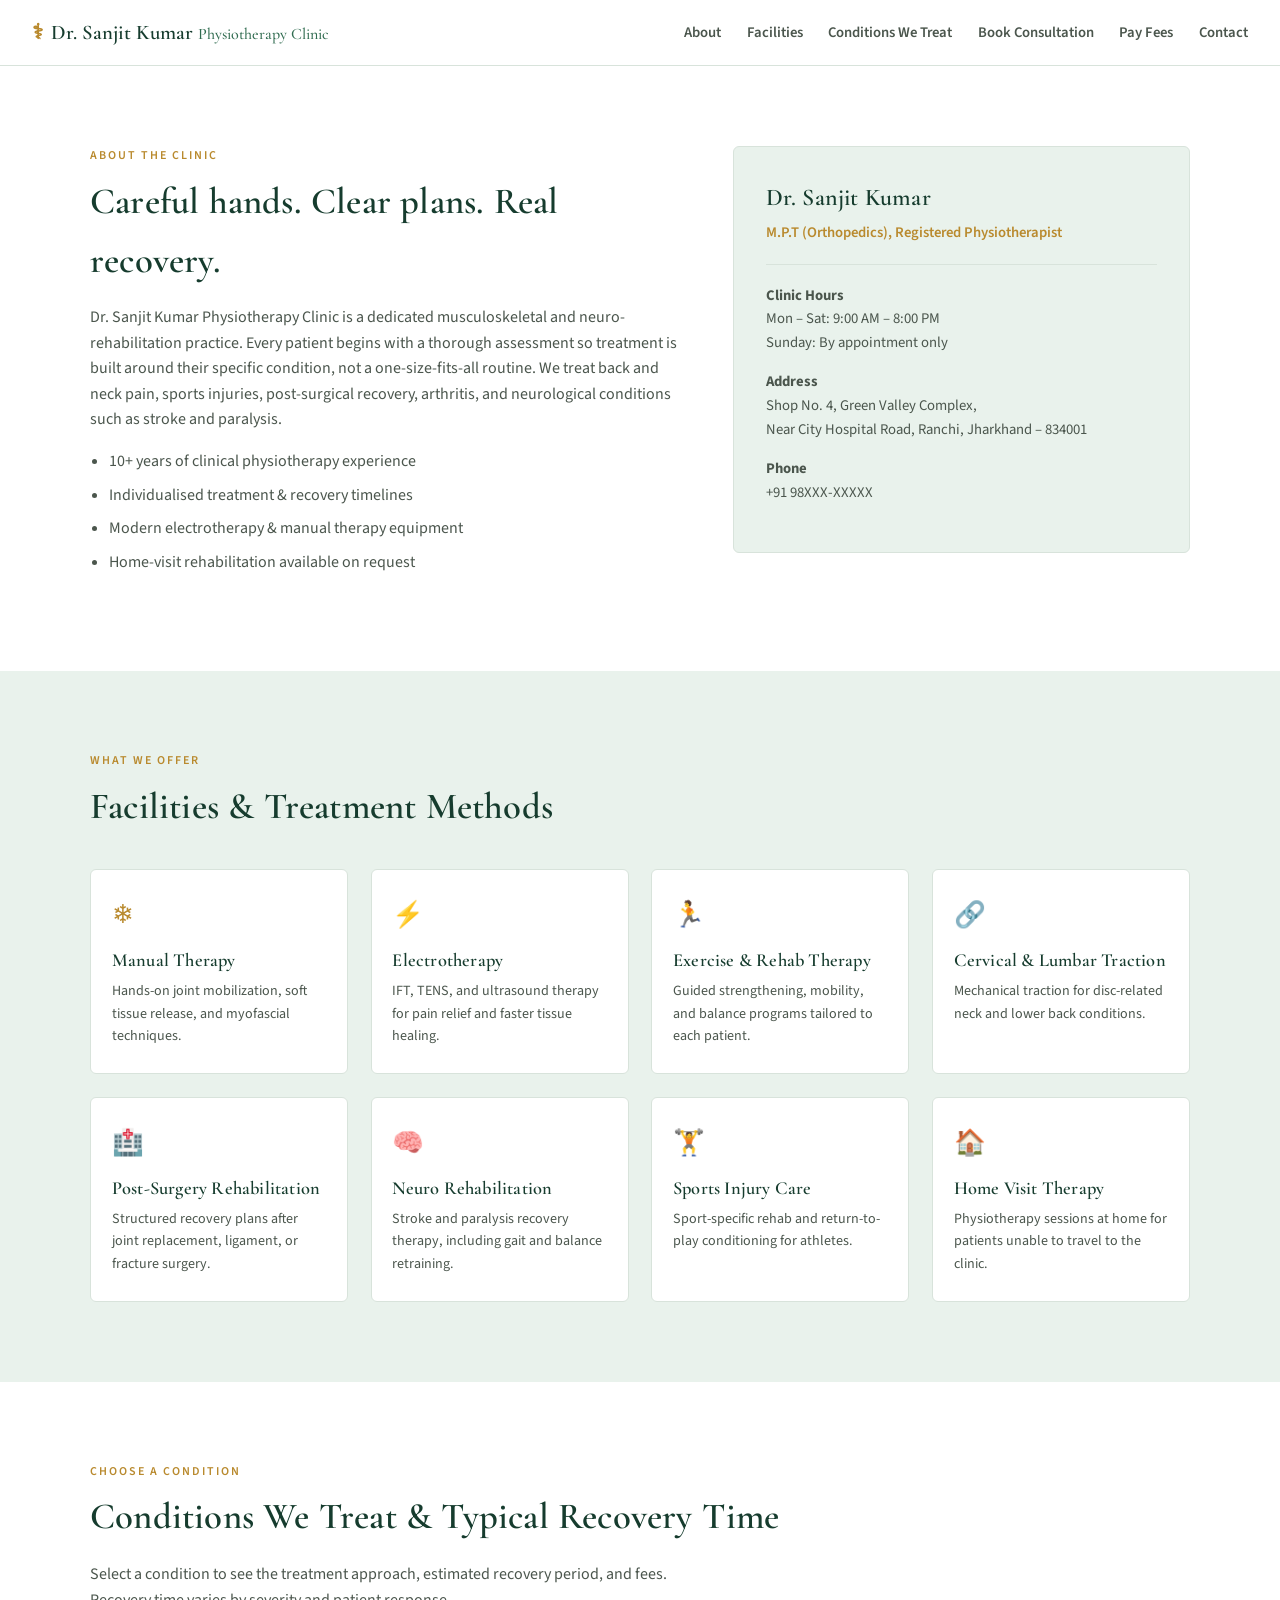
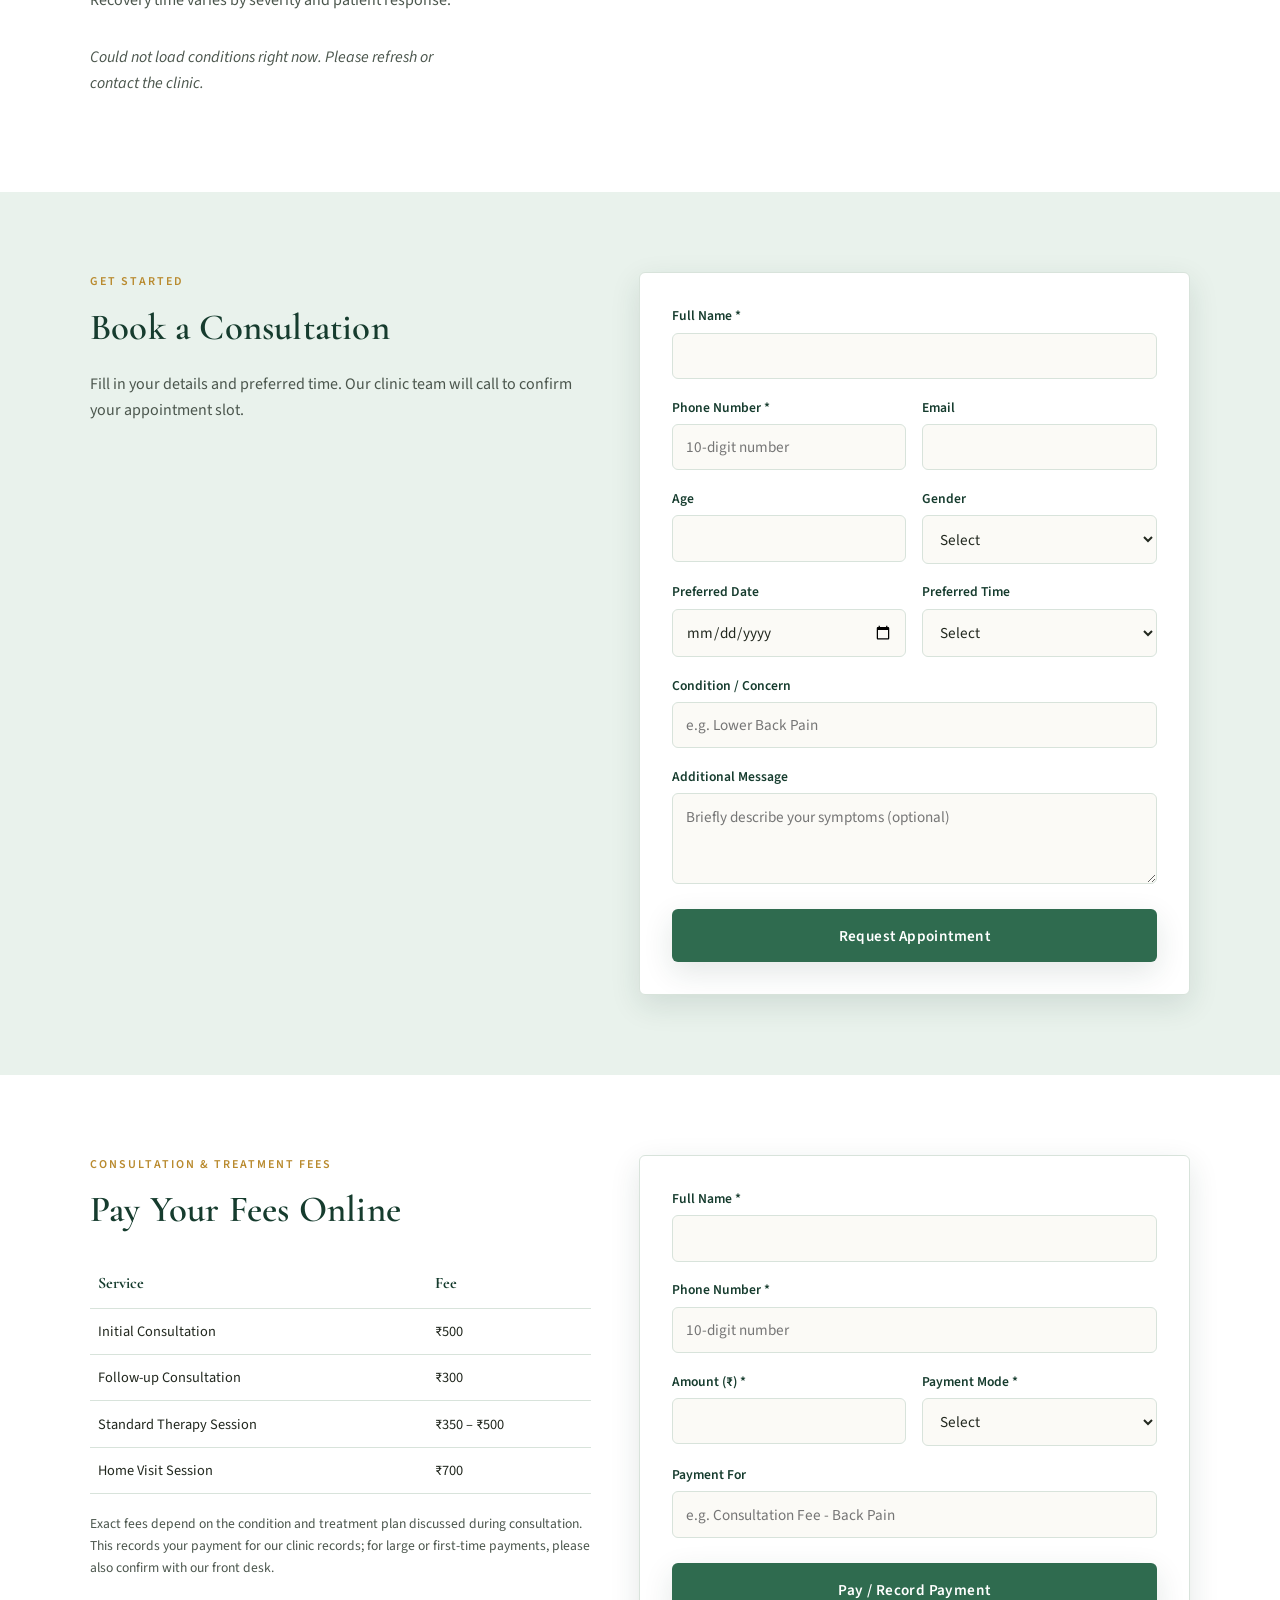
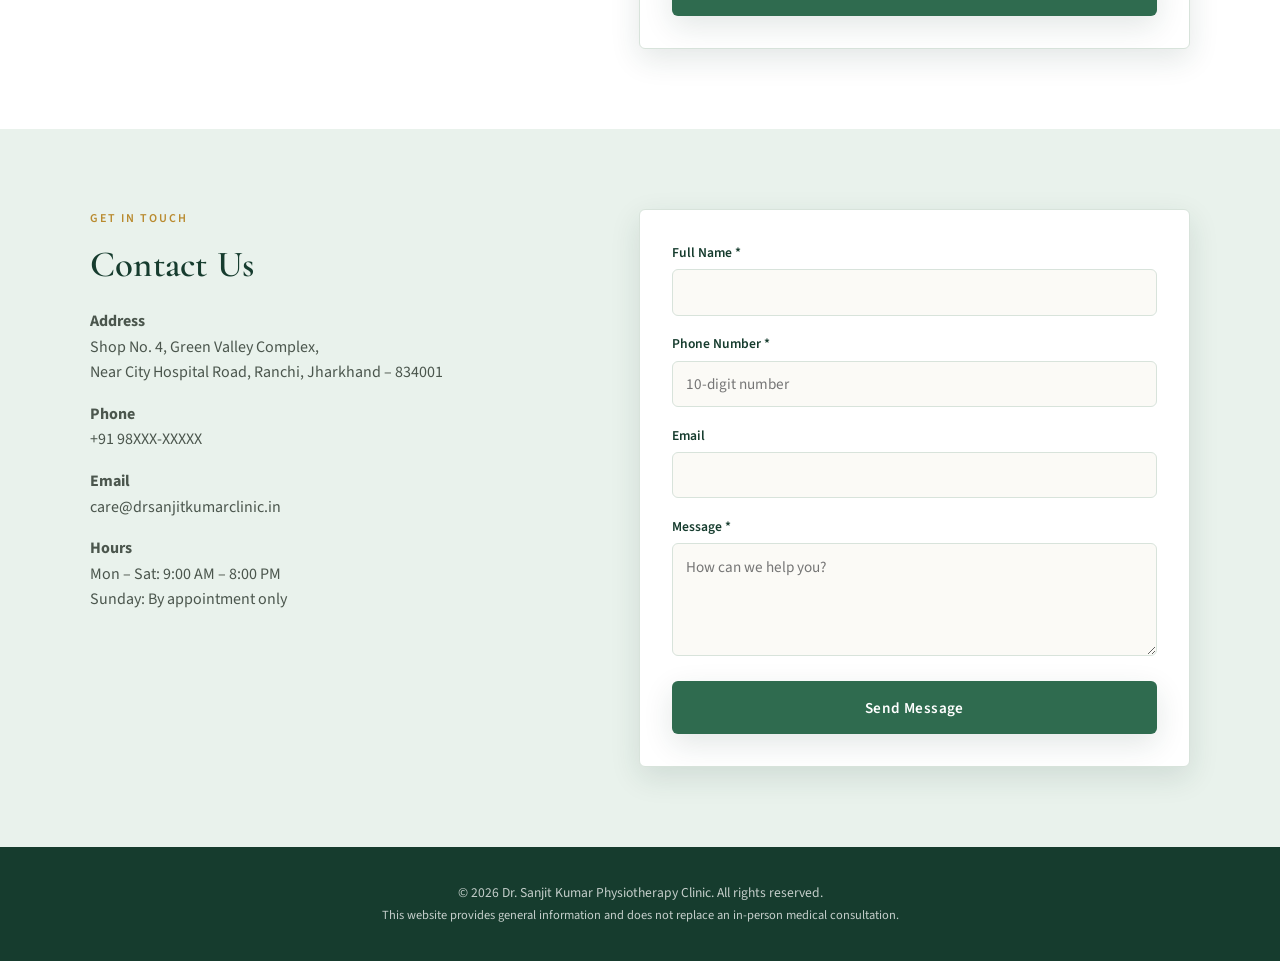
==== physio-clinic/physio-clinic/backend/src/main/resources/static/clinic.html @ 27f1e2e8 "Add files via upload" ====
<!DOCTYPE html>
<html lang="en">
<head>
<meta charset="UTF-8" />
<meta name="viewport" content="width=device-width, initial-scale=1.0" />
<title>Dr. Sanjit Kumar Physiotherapy Clinic</title>
<link rel="preconnect" href="https://fonts.googleapis.com">
<link href="https://fonts.googleapis.com/css2?family=Cormorant+Garamond:wght@500;600;700&family=Source+Sans+3:wght@400;500;600&display=swap" rel="stylesheet">
<link rel="stylesheet" href="css/style.css" />
</head>
<body>

  <header class="site-header">
    <a href="index.html" class="brand">
      <span class="brand-mark">&#9877;</span>
      <span>Dr. Sanjit Kumar <em>Physiotherapy Clinic</em></span>
    </a>
    <nav class="site-nav">
      <a href="#about">About</a>
      <a href="#facilities">Facilities</a>
      <a href="#conditions">Conditions We Treat</a>
      <a href="#book">Book Consultation</a>
      <a href="#fees">Pay Fees</a>
      <a href="#contact">Contact</a>
    </nav>
    <button class="nav-toggle" id="navToggle" aria-label="Toggle menu">&#9776;</button>
  </header>

  <!-- ABOUT -->
  <section id="about" class="section about-section">
    <div class="section-inner about-grid">
      <div>
        <p class="eyebrow">About the Clinic</p>
        <h2>Careful hands. Clear plans. Real recovery.</h2>
        <p>
          Dr. Sanjit Kumar Physiotherapy Clinic is a dedicated musculoskeletal and
          neuro-rehabilitation practice. Every patient begins with a thorough
          assessment so treatment is built around their specific condition, not a
          one-size-fits-all routine. We treat back and neck pain, sports injuries,
          post-surgical recovery, arthritis, and neurological conditions such as
          stroke and paralysis.
        </p>
        <ul class="about-points">
          <li>10+ years of clinical physiotherapy experience</li>
          <li>Individualised treatment &amp; recovery timelines</li>
          <li>Modern electrotherapy &amp; manual therapy equipment</li>
          <li>Home-visit rehabilitation available on request</li>
        </ul>
      </div>
      <div class="about-card">
        <h3>Dr. Sanjit Kumar</h3>
        <p class="about-card-role">M.P.T (Orthopedics), Registered Physiotherapist</p>
        <hr/>
        <p><strong>Clinic Hours</strong><br/>Mon – Sat: 9:00 AM – 8:00 PM<br/>Sunday: By appointment only</p>
        <p><strong>Address</strong><br/>Shop No. 4, Green Valley Complex,<br/>Near City Hospital Road, Ranchi, Jharkhand – 834001</p>
        <p><strong>Phone</strong><br/>+91 98XXX-XXXXX</p>
      </div>
    </div>
  </section>

  <!-- FACILITIES -->
  <section id="facilities" class="section facilities-section">
    <div class="section-inner">
      <p class="eyebrow">What We Offer</p>
      <h2>Facilities &amp; Treatment Methods</h2>
      <div class="facility-grid">
        <div class="facility-card">
          <span class="facility-icon">&#10052;</span>
          <h3>Manual Therapy</h3>
          <p>Hands-on joint mobilization, soft tissue release, and myofascial techniques.</p>
        </div>
        <div class="facility-card">
          <span class="facility-icon">&#9889;</span>
          <h3>Electrotherapy</h3>
          <p>IFT, TENS, and ultrasound therapy for pain relief and faster tissue healing.</p>
        </div>
        <div class="facility-card">
          <span class="facility-icon">&#127939;</span>
          <h3>Exercise &amp; Rehab Therapy</h3>
          <p>Guided strengthening, mobility, and balance programs tailored to each patient.</p>
        </div>
        <div class="facility-card">
          <span class="facility-icon">&#128279;</span>
          <h3>Cervical &amp; Lumbar Traction</h3>
          <p>Mechanical traction for disc-related neck and lower back conditions.</p>
        </div>
        <div class="facility-card">
          <span class="facility-icon">&#127973;</span>
          <h3>Post-Surgery Rehabilitation</h3>
          <p>Structured recovery plans after joint replacement, ligament, or fracture surgery.</p>
        </div>
        <div class="facility-card">
          <span class="facility-icon">&#129504;</span>
          <h3>Neuro Rehabilitation</h3>
          <p>Stroke and paralysis recovery therapy, including gait and balance retraining.</p>
        </div>
        <div class="facility-card">
          <span class="facility-icon">&#127947;</span>
          <h3>Sports Injury Care</h3>
          <p>Sport-specific rehab and return-to-play conditioning for athletes.</p>
        </div>
        <div class="facility-card">
          <span class="facility-icon">&#127968;</span>
          <h3>Home Visit Therapy</h3>
          <p>Physiotherapy sessions at home for patients unable to travel to the clinic.</p>
        </div>
      </div>
    </div>
  </section>

  <!-- CONDITIONS -->
  <section id="conditions" class="section conditions-section">
    <div class="section-inner">
      <p class="eyebrow">Choose a Condition</p>
      <h2>Conditions We Treat &amp; Typical Recovery Time</h2>
      <p class="section-note">Select a condition to see the treatment approach, estimated recovery period, and fees. Recovery time varies by severity and patient response.</p>

      <div id="conditionList" class="condition-grid">
        <p class="loading-text">Loading conditions…</p>
      </div>
    </div>
  </section>

  <!-- CONDITION DETAIL MODAL -->
  <div id="conditionModal" class="modal-overlay hidden">
    <div class="modal-box">
      <button class="modal-close" id="modalClose">&times;</button>
      <p class="eyebrow" id="modalSeverity">Severity</p>
      <h3 id="modalName">Condition Name</h3>
      <p id="modalDescription"></p>
      <h4>Treatment Approach</h4>
      <p id="modalTreatment"></p>
      <div class="modal-stats">
        <div><span id="modalDays"></span><label>Typical Recovery</label></div>
        <div><span id="modalSessions"></span><label>Sessions / Week</label></div>
        <div><span id="modalFee"></span><label>Consultation Fee</label></div>
        <div><span id="modalSessionFee"></span><label>Per Session</label></div>
      </div>
      <button class="btn btn-primary" id="modalBookBtn">Book Consultation for This Condition</button>
    </div>
  </div>

  <!-- BOOK CONSULTATION -->
  <section id="book" class="section book-section">
    <div class="section-inner form-grid">
      <div>
        <p class="eyebrow">Get Started</p>
        <h2>Book a Consultation</h2>
        <p>Fill in your details and preferred time. Our clinic team will call to confirm your appointment slot.</p>
        <div id="bookSuccess" class="form-success hidden">Thank you! Your appointment request has been received. We will call you shortly to confirm.</div>
      </div>
      <form id="bookingForm" class="clinic-form">
        <div class="form-row">
          <label>Full Name *</label>
          <input type="text" name="patientName" required />
        </div>
        <div class="form-row form-row-split">
          <div>
            <label>Phone Number *</label>
            <input type="tel" name="phoneNumber" required pattern="[0-9]{10}" placeholder="10-digit number" />
          </div>
          <div>
            <label>Email</label>
            <input type="email" name="email" />
          </div>
        </div>
        <div class="form-row form-row-split">
          <div>
            <label>Age</label>
            <input type="text" name="age" />
          </div>
          <div>
            <label>Gender</label>
            <select name="gender">
              <option value="">Select</option>
              <option value="Male">Male</option>
              <option value="Female">Female</option>
              <option value="Other">Other</option>
            </select>
          </div>
        </div>
        <div class="form-row form-row-split">
          <div>
            <label>Preferred Date</label>
            <input type="date" name="preferredDate" />
          </div>
          <div>
            <label>Preferred Time</label>
            <select name="preferredTime">
              <option value="">Select</option>
              <option>Morning (9 AM – 12 PM)</option>
              <option>Afternoon (12 PM – 4 PM)</option>
              <option>Evening (4 PM – 8 PM)</option>
            </select>
          </div>
        </div>
        <div class="form-row">
          <label>Condition / Concern</label>
          <input type="text" name="relatedCondition" id="relatedConditionInput" placeholder="e.g. Lower Back Pain" />
        </div>
        <div class="form-row">
          <label>Additional Message</label>
          <textarea name="message" rows="3" placeholder="Briefly describe your symptoms (optional)"></textarea>
        </div>
        <button type="submit" class="btn btn-primary">Request Appointment</button>
      </form>
    </div>
  </section>

  <!-- FEES / PAYMENT -->
  <section id="fees" class="section fees-section">
    <div class="section-inner form-grid">
      <div>
        <p class="eyebrow">Consultation &amp; Treatment Fees</p>
        <h2>Pay Your Fees Online</h2>
        <table class="fees-table">
          <thead><tr><th>Service</th><th>Fee</th></tr></thead>
          <tbody>
            <tr><td>Initial Consultation</td><td>₹500</td></tr>
            <tr><td>Follow-up Consultation</td><td>₹300</td></tr>
            <tr><td>Standard Therapy Session</td><td>₹350 – ₹500</td></tr>
            <tr><td>Home Visit Session</td><td>₹700</td></tr>
          </tbody>
        </table>
        <p class="fees-note">Exact fees depend on the condition and treatment plan discussed during consultation. This records your payment for our clinic records; for large or first-time payments, please also confirm with our front desk.</p>
        <div id="paySuccess" class="form-success hidden"></div>
      </div>
      <form id="paymentForm" class="clinic-form">
        <div class="form-row">
          <label>Full Name *</label>
          <input type="text" name="patientName" required />
        </div>
        <div class="form-row">
          <label>Phone Number *</label>
          <input type="tel" name="phoneNumber" required pattern="[0-9]{10}" placeholder="10-digit number" />
        </div>
        <div class="form-row form-row-split">
          <div>
            <label>Amount (₹) *</label>
            <input type="number" name="amount" min="1" step="1" required />
          </div>
          <div>
            <label>Payment Mode *</label>
            <select name="paymentMode" required>
              <option value="">Select</option>
              <option value="UPI">UPI</option>
              <option value="CARD">Debit / Credit Card</option>
              <option value="NET_BANKING">Net Banking</option>
              <option value="CASH">Cash at Clinic</option>
            </select>
          </div>
        </div>
        <div class="form-row">
          <label>Payment For</label>
          <input type="text" name="paymentPurpose" placeholder="e.g. Consultation Fee - Back Pain" />
        </div>
        <button type="submit" class="btn btn-primary">Pay / Record Payment</button>
      </form>
    </div>
  </section>

  <!-- CONTACT -->
  <section id="contact" class="section contact-section">
    <div class="section-inner form-grid">
      <div>
        <p class="eyebrow">Get In Touch</p>
        <h2>Contact Us</h2>
        <p><strong>Address</strong><br/>Shop No. 4, Green Valley Complex,<br/>Near City Hospital Road, Ranchi, Jharkhand – 834001</p>
        <p><strong>Phone</strong><br/>+91 98XXX-XXXXX</p>
        <p><strong>Email</strong><br/>care@drsanjitkumarclinic.in</p>
        <p><strong>Hours</strong><br/>Mon – Sat: 9:00 AM – 8:00 PM<br/>Sunday: By appointment only</p>
        <div id="contactSuccess" class="form-success hidden">Thank you! We've received your message and will contact you soon.</div>
      </div>
      <form id="contactForm" class="clinic-form">
        <div class="form-row">
          <label>Full Name *</label>
          <input type="text" name="name" required />
        </div>
        <div class="form-row">
          <label>Phone Number *</label>
          <input type="tel" name="phoneNumber" required pattern="[0-9]{10}" placeholder="10-digit number" />
        </div>
        <div class="form-row">
          <label>Email</label>
          <input type="email" name="email" />
        </div>
        <div class="form-row">
          <label>Message *</label>
          <textarea name="message" rows="4" required placeholder="How can we help you?"></textarea>
        </div>
        <button type="submit" class="btn btn-primary">Send Message</button>
      </form>
    </div>
  </section>

  <footer class="site-footer">
    <p>&copy; <span id="year"></span> Dr. Sanjit Kumar Physiotherapy Clinic. All rights reserved.</p>
    <p class="footer-note">This website provides general information and does not replace an in-person medical consultation.</p>
  </footer>

  <script src="js/main.js"></script>
</body>
</html>
---- physio-clinic/physio-clinic/backend/src/main/resources/static/css/style.css ----
/* ==========================================================
   Dr. Sanjit Kumar Physiotherapy Clinic — Design tokens
   Palette: classic clinical green + white, warm gold accent
   ========================================================== */
:root {
  --forest-deep: #163C2E;
  --forest-mid: #2F6B4F;
  --forest-mid-hover: #255A41;
  --forest-soft: #E9F2EC;
  --cream: #FBFAF6;
  --white: #FFFFFF;
  --gold: #B98A2E;
  --gold-soft: #E7D7B1;
  --charcoal: #22281F;
  --charcoal-soft: #4B564D;
  --line: #D8E3DB;

  --font-display: 'Cormorant Garamond', Georgia, serif;
  --font-body: 'Source Sans 3', 'Segoe UI', sans-serif;

  --radius: 6px;
  --shadow-soft: 0 10px 30px rgba(22, 60, 46, 0.12);
}

* { box-sizing: border-box; }

html { scroll-behavior: smooth; }

body {
  margin: 0;
  font-family: var(--font-body);
  color: var(--charcoal);
  background: var(--cream);
  line-height: 1.6;
}

h1, h2, h3, h4 {
  font-family: var(--font-display);
  color: var(--forest-deep);
  margin: 0 0 0.4em 0;
  font-weight: 600;
  letter-spacing: 0.2px;
}

h2 { font-size: 2.3rem; }
h3 { font-size: 1.5rem; }

p { margin: 0 0 1em 0; color: var(--charcoal-soft); }

a { color: var(--forest-mid); text-decoration: none; }

.eyebrow {
  font-family: var(--font-body);
  text-transform: uppercase;
  letter-spacing: 2px;
  font-size: 0.75rem;
  font-weight: 600;
  color: var(--gold);
  margin: 0 0 0.6em 0;
}

.section { padding: 5rem 1.5rem; }
.section-inner { max-width: 1100px; margin: 0 auto; }
.section-note { max-width: 640px; }

/* ---------- Buttons ---------- */
.btn {
  display: inline-block;
  padding: 0.9rem 2rem;
  border-radius: var(--radius);
  font-family: var(--font-body);
  font-weight: 600;
  font-size: 0.95rem;
  letter-spacing: 0.4px;
  cursor: pointer;
  border: 1px solid transparent;
  transition: transform 0.15s ease, background 0.2s ease, box-shadow 0.2s ease;
}
.btn:hover { transform: translateY(-2px); }

.btn-primary {
  background: var(--forest-mid);
  color: var(--white);
  box-shadow: var(--shadow-soft);
}
.btn-primary:hover { background: var(--forest-mid-hover); }

.btn-enter {
  background: transparent;
  color: var(--white);
  border: 1px solid rgba(255,255,255,0.7);
  padding: 0.9rem 2.4rem;
}
.btn-enter:hover { background: rgba(255,255,255,0.12); }

/* ==========================================================
   LANDING PAGE
   ========================================================== */
.landing-body { margin: 0; }

.landing-hero {
  min-height: 100vh;
  position: relative;
  display: flex;
  flex-direction: column;
  align-items: center;
  justify-content: center;
  text-align: center;
  padding: 2rem 1.5rem;
  background-image:
    linear-gradient(180deg, rgba(12, 32, 24, 0.78) 0%, rgba(12, 32, 24, 0.88) 55%, rgba(12, 32, 24, 0.95) 100%),
    url('https://images.unsplash.com/photo-1584982751601-97dcc096659c?q=80&w=1600&auto=format&fit=crop');
  background-size: cover;
  background-position: center;
  color: var(--white);
}

.landing-content {
  max-width: 640px;
  z-index: 2;
}

.stetho-mark { margin: 0.5rem auto 1rem; width: 140px; opacity: 0.9; }
.stetho-mark svg {
  width: 100%;
  fill: none;
  stroke: var(--gold-soft);
  stroke-width: 2.2;
  stroke-linecap: round;
}

.landing-content .eyebrow { color: var(--gold-soft); }

.clinic-name {
  font-size: 3.4rem;
  color: var(--white);
  margin-bottom: 0.15em;
}

.clinic-tagline {
  font-family: var(--font-body);
  color: var(--gold-soft);
  letter-spacing: 0.5px;
  font-size: 1rem;
  margin-bottom: 1.6rem;
}

.clinic-intro {
  color: rgba(255,255,255,0.88);
  font-size: 1.05rem;
  margin-bottom: 2rem;
}

.landing-address {
  font-family: var(--font-body);
  font-size: 0.95rem;
  color: rgba(255,255,255,0.85);
  border-top: 1px solid rgba(255,255,255,0.25);
  border-bottom: 1px solid rgba(255,255,255,0.25);
  padding: 1.1rem 0;
  margin-bottom: 2.2rem;
}
.landing-address .pin { color: var(--gold-soft); margin-right: 0.4rem; }
.landing-phone { display: inline-block; margin-top: 0.4rem; font-size: 0.85rem; color: rgba(255,255,255,0.7); }

.scroll-cue {
  position: absolute;
  bottom: 1.6rem;
  font-size: 0.72rem;
  letter-spacing: 2px;
  text-transform: uppercase;
  color: rgba(255,255,255,0.55);
  z-index: 2;
}

/* ==========================================================
   SITE HEADER / NAV (interior pages)
   ========================================================== */
.site-header {
  position: sticky;
  top: 0;
  z-index: 50;
  display: flex;
  align-items: center;
  justify-content: space-between;
  padding: 1rem 2rem;
  background: var(--white);
  border-bottom: 1px solid var(--line);
}

.brand {
  display: flex;
  align-items: center;
  gap: 0.5rem;
  font-family: var(--font-display);
  font-size: 1.3rem;
  font-weight: 600;
  color: var(--forest-deep);
}
.brand em { font-style: normal; font-weight: 500; color: var(--forest-mid); font-size: 1rem; }
.brand-mark { color: var(--gold); }

.site-nav { display: flex; gap: 1.6rem; }
.site-nav a {
  font-size: 0.92rem;
  font-weight: 600;
  color: var(--charcoal-soft);
}
.site-nav a:hover { color: var(--forest-mid); }

.nav-toggle {
  display: none;
  background: none;
  border: none;
  font-size: 1.4rem;
  color: var(--forest-deep);
  cursor: pointer;
}

/* ==========================================================
   ABOUT
   ========================================================== */
.about-section { background: var(--white); }
.about-grid { display: grid; grid-template-columns: 1.3fr 1fr; gap: 3rem; align-items: start; }
.about-points { padding-left: 1.2rem; color: var(--charcoal-soft); }
.about-points li { margin-bottom: 0.5rem; }

.about-card {
  background: var(--forest-soft);
  border: 1px solid var(--line);
  border-radius: var(--radius);
  padding: 2rem;
}
.about-card h3 { margin-bottom: 0.2rem; }
.about-card-role { color: var(--gold); font-weight: 600; font-size: 0.9rem; margin-bottom: 1rem; }
.about-card hr { border: none; border-top: 1px solid var(--line); margin: 1.2rem 0; }
.about-card p { font-size: 0.92rem; margin-bottom: 1rem; }

/* ==========================================================
   FACILITIES
   ========================================================== */
.facilities-section { background: var(--forest-soft); }
.facility-grid {
  display: grid;
  grid-template-columns: repeat(4, 1fr);
  gap: 1.4rem;
  margin-top: 2rem;
}
.facility-card {
  background: var(--white);
  border: 1px solid var(--line);
  border-radius: var(--radius);
  padding: 1.6rem 1.3rem;
  text-align: left;
  transition: box-shadow 0.2s ease, transform 0.2s ease;
}
.facility-card:hover { box-shadow: var(--shadow-soft); transform: translateY(-3px); }
.facility-icon { font-size: 1.6rem; display: block; margin-bottom: 0.6rem; color: var(--gold); }
.facility-card h3 { font-size: 1.15rem; margin-bottom: 0.3rem; }
.facility-card p { font-size: 0.88rem; margin: 0; }

/* ==========================================================
   CONDITIONS
   ========================================================== */
.conditions-section { background: var(--white); }
.condition-grid {
  display: grid;
  grid-template-columns: repeat(3, 1fr);
  gap: 1.2rem;
  margin-top: 2rem;
}
.loading-text { color: var(--charcoal-soft); font-style: italic; }

.condition-card {
  border: 1px solid var(--line);
  border-radius: var(--radius);
  padding: 1.4rem;
  cursor: pointer;
  background: var(--cream);
  transition: box-shadow 0.2s ease, transform 0.2s ease, border-color 0.2s ease;
}
.condition-card:hover { box-shadow: var(--shadow-soft); transform: translateY(-3px); border-color: var(--forest-mid); }
.condition-card h3 { font-size: 1.15rem; margin-bottom: 0.4rem; }
.condition-card p { font-size: 0.85rem; margin-bottom: 0.6rem; }
.condition-tag {
  display: inline-block;
  font-size: 0.72rem;
  font-weight: 700;
  text-transform: uppercase;
  letter-spacing: 0.5px;
  padding: 0.2rem 0.6rem;
  border-radius: 20px;
  background: var(--forest-soft);
  color: var(--forest-mid);
}

/* ---------- Modal ---------- */
.modal-overlay {
  position: fixed;
  inset: 0;
  background: rgba(18, 38, 30, 0.55);
  display: flex;
  align-items: center;
  justify-content: center;
  z-index: 100;
  padding: 1.5rem;
}
.modal-overlay.hidden { display: none; }
.modal-box {
  background: var(--white);
  border-radius: var(--radius);
  max-width: 560px;
  width: 100%;
  padding: 2.2rem;
  position: relative;
  max-height: 85vh;
  overflow-y: auto;
}
.modal-close {
  position: absolute;
  top: 1rem;
  right: 1.2rem;
  background: none;
  border: none;
  font-size: 1.6rem;
  cursor: pointer;
  color: var(--charcoal-soft);
}
.modal-stats {
  display: grid;
  grid-template-columns: repeat(4, 1fr);
  gap: 0.8rem;
  margin: 1.4rem 0;
  padding: 1rem;
  background: var(--forest-soft);
  border-radius: var(--radius);
  text-align: center;
}
.modal-stats span { display: block; font-family: var(--font-display); font-size: 1.3rem; color: var(--forest-deep); font-weight: 600; }
.modal-stats label { font-size: 0.7rem; text-transform: uppercase; letter-spacing: 0.4px; color: var(--charcoal-soft); }

/* ==========================================================
   FORMS (Book / Fees / Contact)
   ========================================================== */
.book-section { background: var(--forest-soft); }
.fees-section { background: var(--white); }
.contact-section { background: var(--forest-soft); }

.form-grid { display: grid; grid-template-columns: 1fr 1.1fr; gap: 3rem; align-items: start; }

.clinic-form {
  background: var(--white);
  border: 1px solid var(--line);
  border-radius: var(--radius);
  padding: 2rem;
  box-shadow: var(--shadow-soft);
}
.form-row { margin-bottom: 1.1rem; display: flex; flex-direction: column; gap: 0.35rem; }
.form-row-split { display: grid; grid-template-columns: 1fr 1fr; gap: 1rem; margin-bottom: 1.1rem; }
.form-row-split > div { display: flex; flex-direction: column; gap: 0.35rem; }

label { font-size: 0.85rem; font-weight: 600; color: var(--forest-deep); }

input, select, textarea {
  font-family: var(--font-body);
  font-size: 0.95rem;
  padding: 0.7rem 0.8rem;
  border: 1px solid var(--line);
  border-radius: var(--radius);
  background: var(--cream);
  color: var(--charcoal);
}
input:focus, select:focus, textarea:focus {
  outline: 2px solid var(--forest-mid);
  outline-offset: 1px;
}

.clinic-form .btn-primary { width: 100%; margin-top: 0.5rem; }

.form-success {
  background: var(--forest-mid);
  color: var(--white);
  padding: 0.9rem 1.1rem;
  border-radius: var(--radius);
  font-size: 0.9rem;
  margin-top: 1rem;
}
.form-success.hidden { display: none; }

.fees-table { width: 100%; border-collapse: collapse; margin: 1.2rem 0; }
.fees-table th, .fees-table td {
  text-align: left;
  padding: 0.7rem 0.5rem;
  border-bottom: 1px solid var(--line);
  font-size: 0.9rem;
}
.fees-table th { color: var(--forest-deep); font-family: var(--font-display); font-size: 1rem; }
.fees-note { font-size: 0.85rem; color: var(--charcoal-soft); }

/* ==========================================================
   FOOTER
   ========================================================== */
.site-footer {
  background: var(--forest-deep);
  color: rgba(255,255,255,0.75);
  text-align: center;
  padding: 2rem 1.5rem;
  font-size: 0.85rem;
}
.site-footer p { color: rgba(255,255,255,0.75); margin: 0.2em 0; }
.footer-note { font-size: 0.78rem; color: rgba(255,255,255,0.5); }

/* ==========================================================
   RESPONSIVE
   ========================================================== */
@media (max-width: 900px) {
  .about-grid, .form-grid { grid-template-columns: 1fr; }
  .facility-grid { grid-template-columns: repeat(2, 1fr); }
  .condition-grid { grid-template-columns: repeat(2, 1fr); }
  .site-nav { display: none; }
  .nav-toggle { display: block; }
  .site-nav.open {
    display: flex;
    flex-direction: column;
    position: absolute;
    top: 100%;
    left: 0;
    right: 0;
    background: var(--white);
    padding: 1rem 2rem;
    border-bottom: 1px solid var(--line);
  }
  .clinic-name { font-size: 2.4rem; }
}

@media (max-width: 560px) {
  .facility-grid, .condition-grid { grid-template-columns: 1fr; }
  .form-row-split { grid-template-columns: 1fr; }
  .modal-stats { grid-template-columns: repeat(2, 1fr); }
}

/* Reduced motion */
@media (prefers-reduced-motion: reduce) {
  html { scroll-behavior: auto; }
  .btn, .facility-card, .condition-card { transition: none; }
}
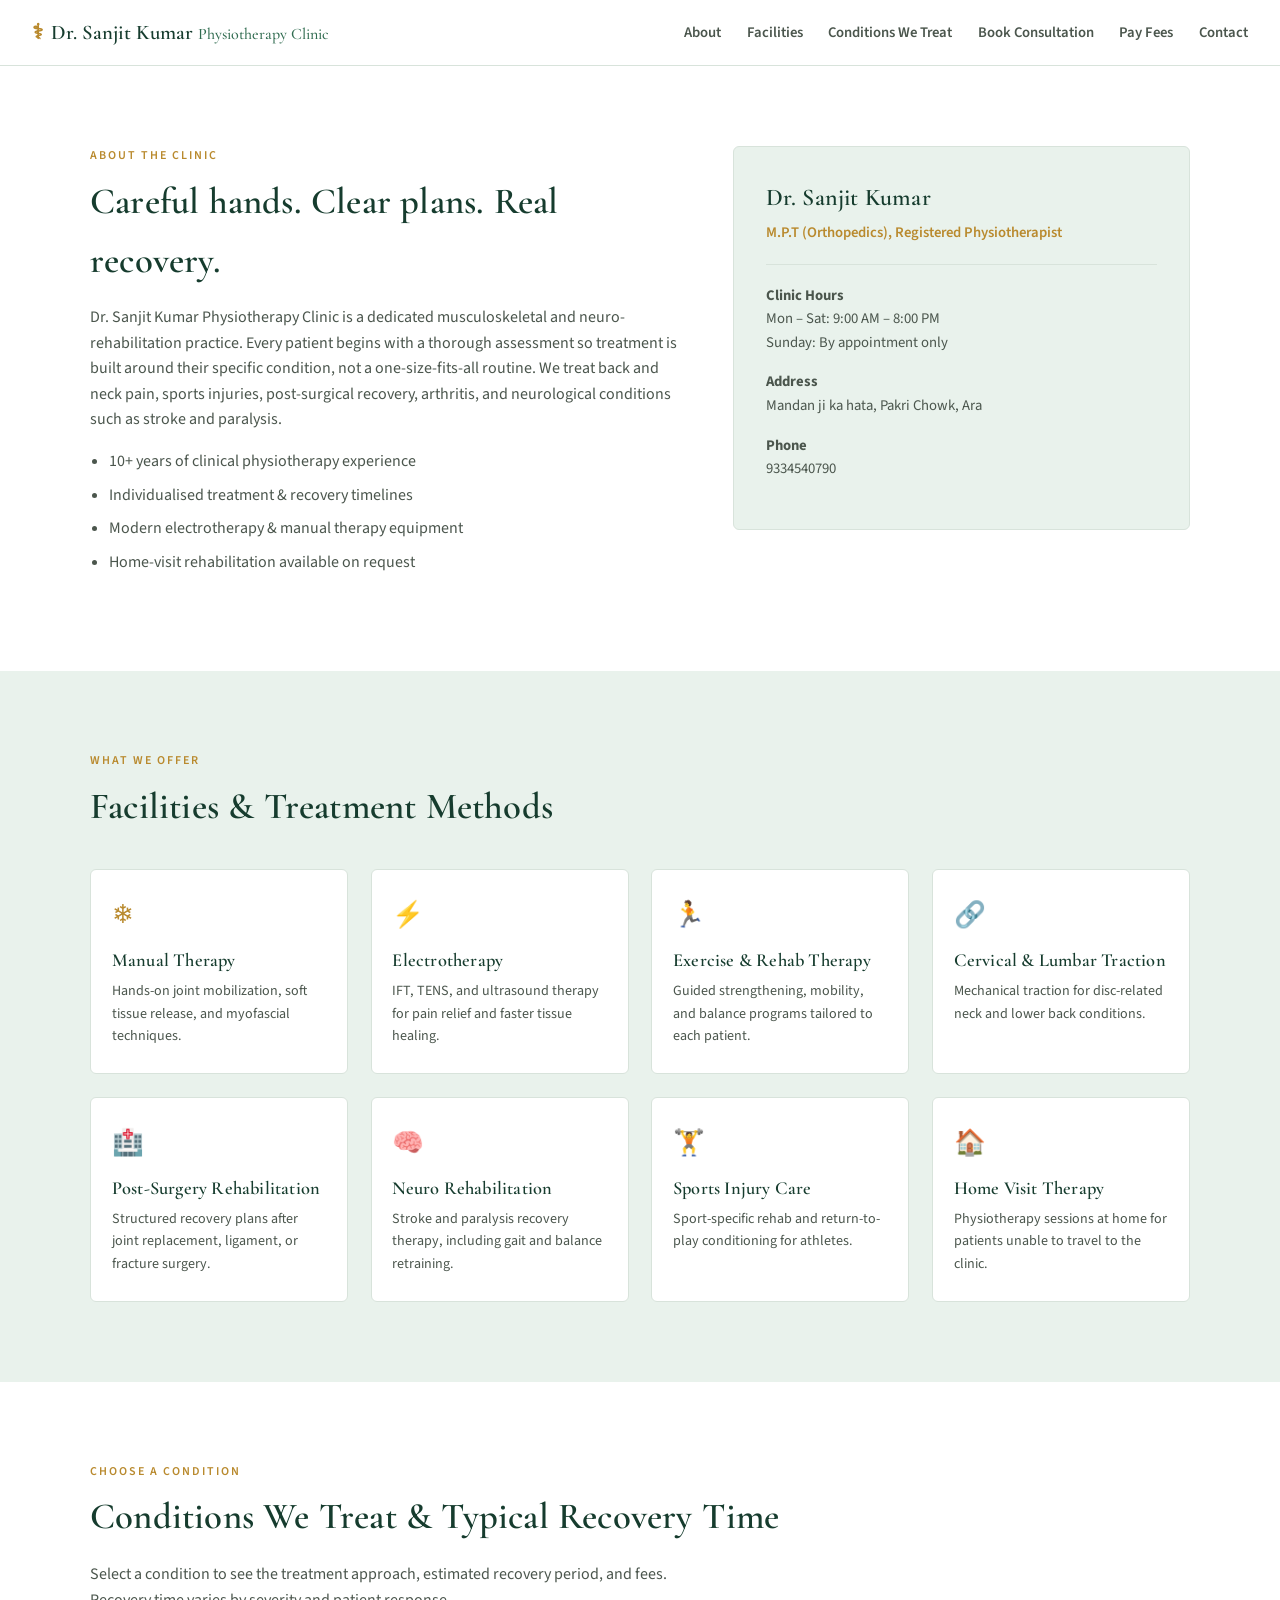
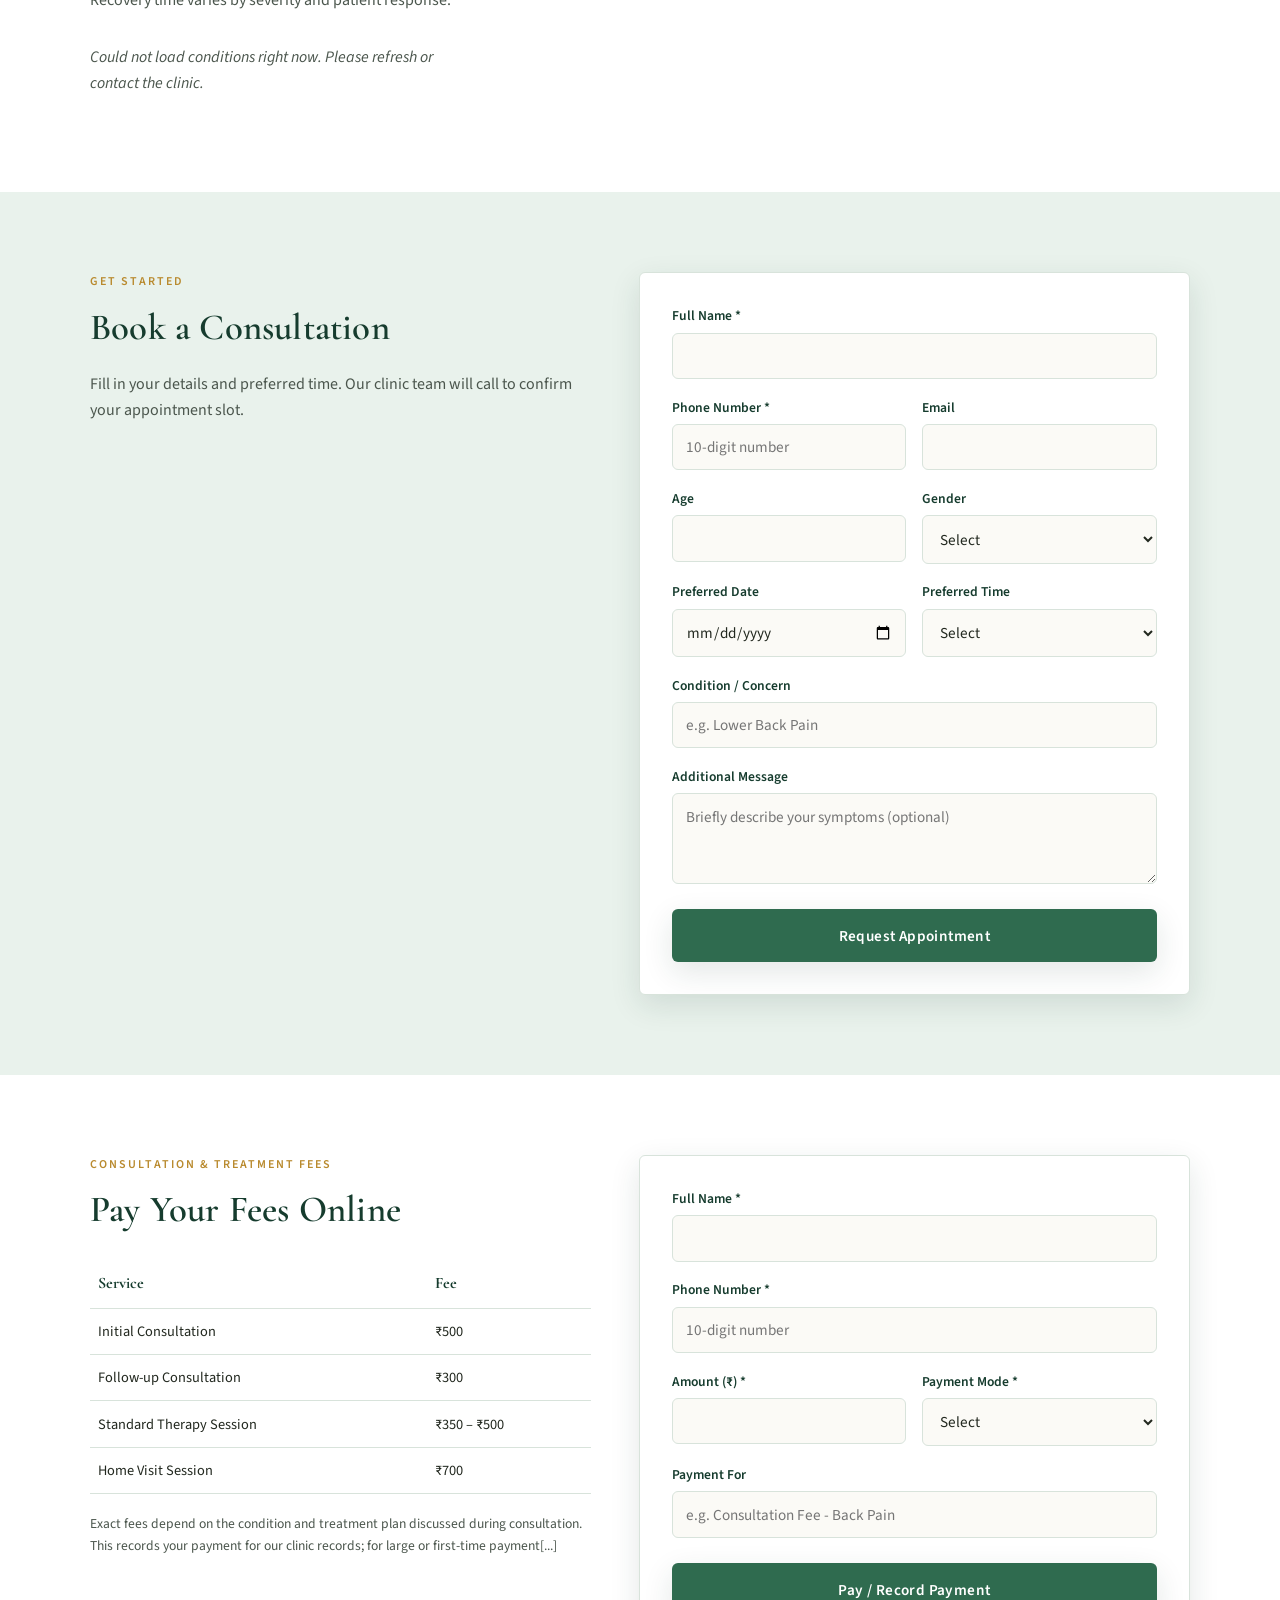
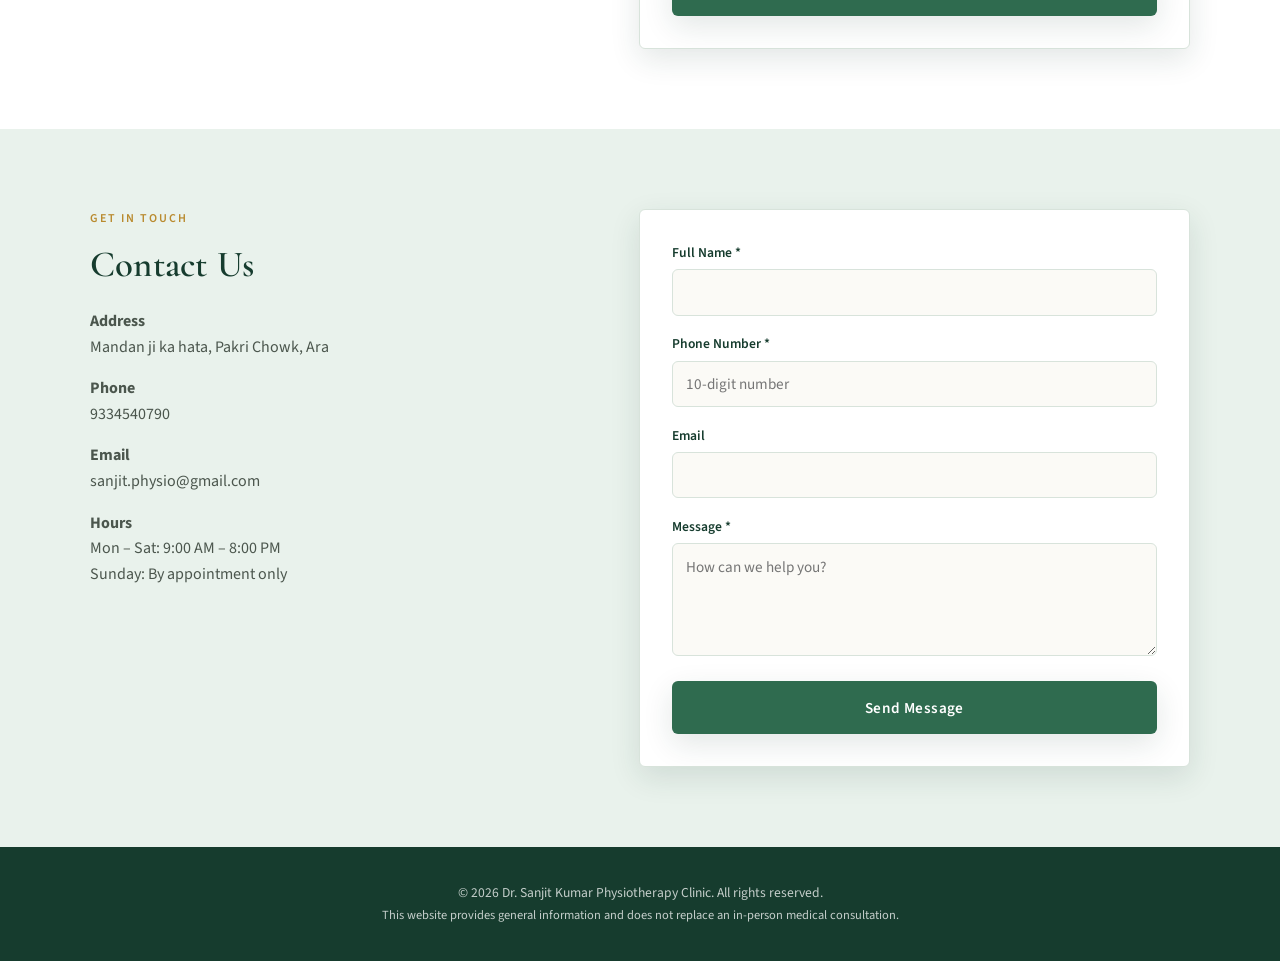
==== commit ab79ec09: "Update contact details: set address, phone and email as provided" ====
--- a/physio-clinic/physio-clinic/backend/src/main/resources/static/clinic.html
+++ b/physio-clinic/physio-clinic/backend/src/main/resources/static/clinic.html
@@ -52,8 +52,8 @@
         <p class="about-card-role">M.P.T (Orthopedics), Registered Physiotherapist</p>
         <hr/>
         <p><strong>Clinic Hours</strong><br/>Mon – Sat: 9:00 AM – 8:00 PM<br/>Sunday: By appointment only</p>
-        <p><strong>Address</strong><br/>Shop No. 4, Green Valley Complex,<br/>Near City Hospital Road, Ranchi, Jharkhand – 834001</p>
-        <p><strong>Phone</strong><br/>+91 98XXX-XXXXX</p>
+        <p><strong>Address</strong><br/>Mandan ji ka hata, Pakri Chowk, Ara</p>
+        <p><strong>Phone</strong><br/>9334540790</p>
       </div>
     </div>
   </section>
@@ -222,7 +222,7 @@
             <tr><td>Home Visit Session</td><td>₹700</td></tr>
           </tbody>
         </table>
-        <p class="fees-note">Exact fees depend on the condition and treatment plan discussed during consultation. This records your payment for our clinic records; for large or first-time payments, please also confirm with our front desk.</p>
+        <p class="fees-note">Exact fees depend on the condition and treatment plan discussed during consultation. This records your payment for our clinic records; for large or first-time payment[...] 
         <div id="paySuccess" class="form-success hidden"></div>
       </div>
       <form id="paymentForm" class="clinic-form">
@@ -265,9 +265,9 @@
       <div>
         <p class="eyebrow">Get In Touch</p>
         <h2>Contact Us</h2>
-        <p><strong>Address</strong><br/>Shop No. 4, Green Valley Complex,<br/>Near City Hospital Road, Ranchi, Jharkhand – 834001</p>
-        <p><strong>Phone</strong><br/>+91 98XXX-XXXXX</p>
-        <p><strong>Email</strong><br/>care@drsanjitkumarclinic.in</p>
+        <p><strong>Address</strong><br/>Mandan ji ka hata, Pakri Chowk, Ara</p>
+        <p><strong>Phone</strong><br/>9334540790</p>
+        <p><strong>Email</strong><br/>sanjit.physio@gmail.com</p>
         <p><strong>Hours</strong><br/>Mon – Sat: 9:00 AM – 8:00 PM<br/>Sunday: By appointment only</p>
         <div id="contactSuccess" class="form-success hidden">Thank you! We've received your message and will contact you soon.</div>
       </div>
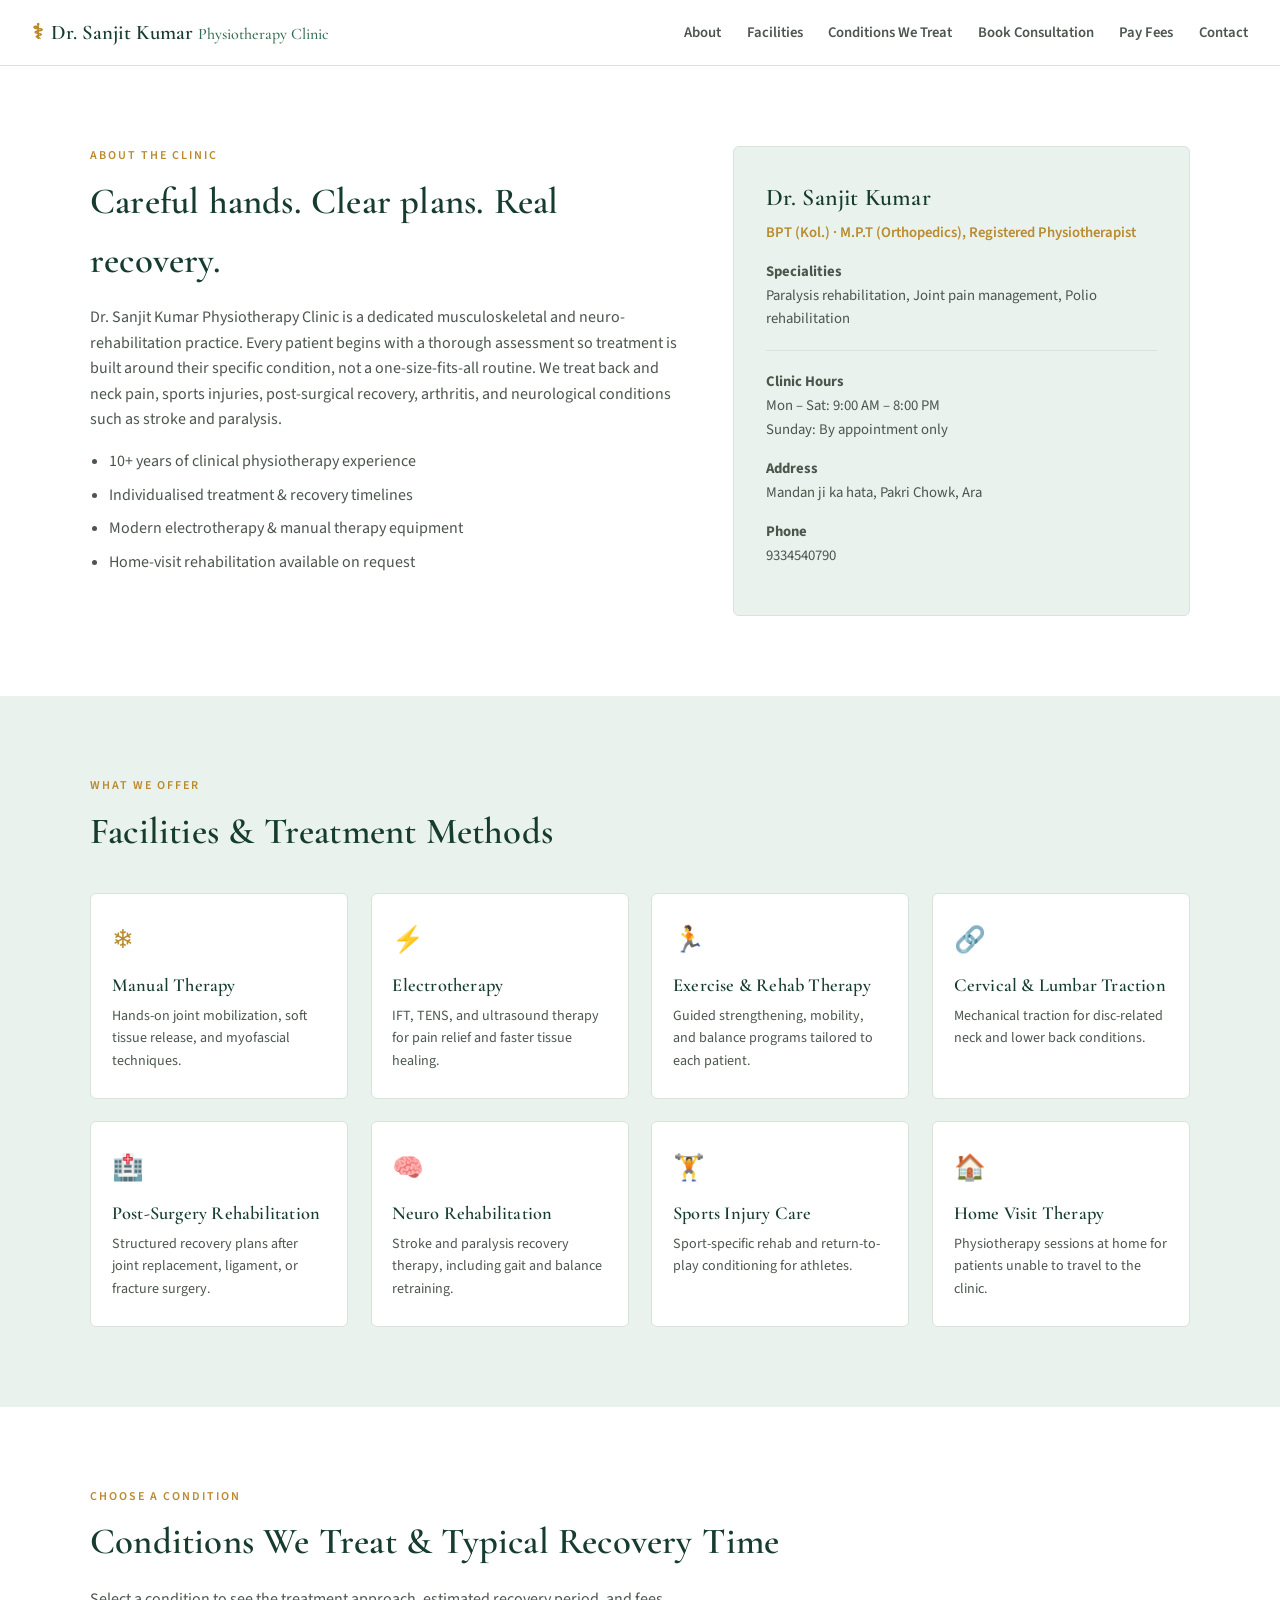
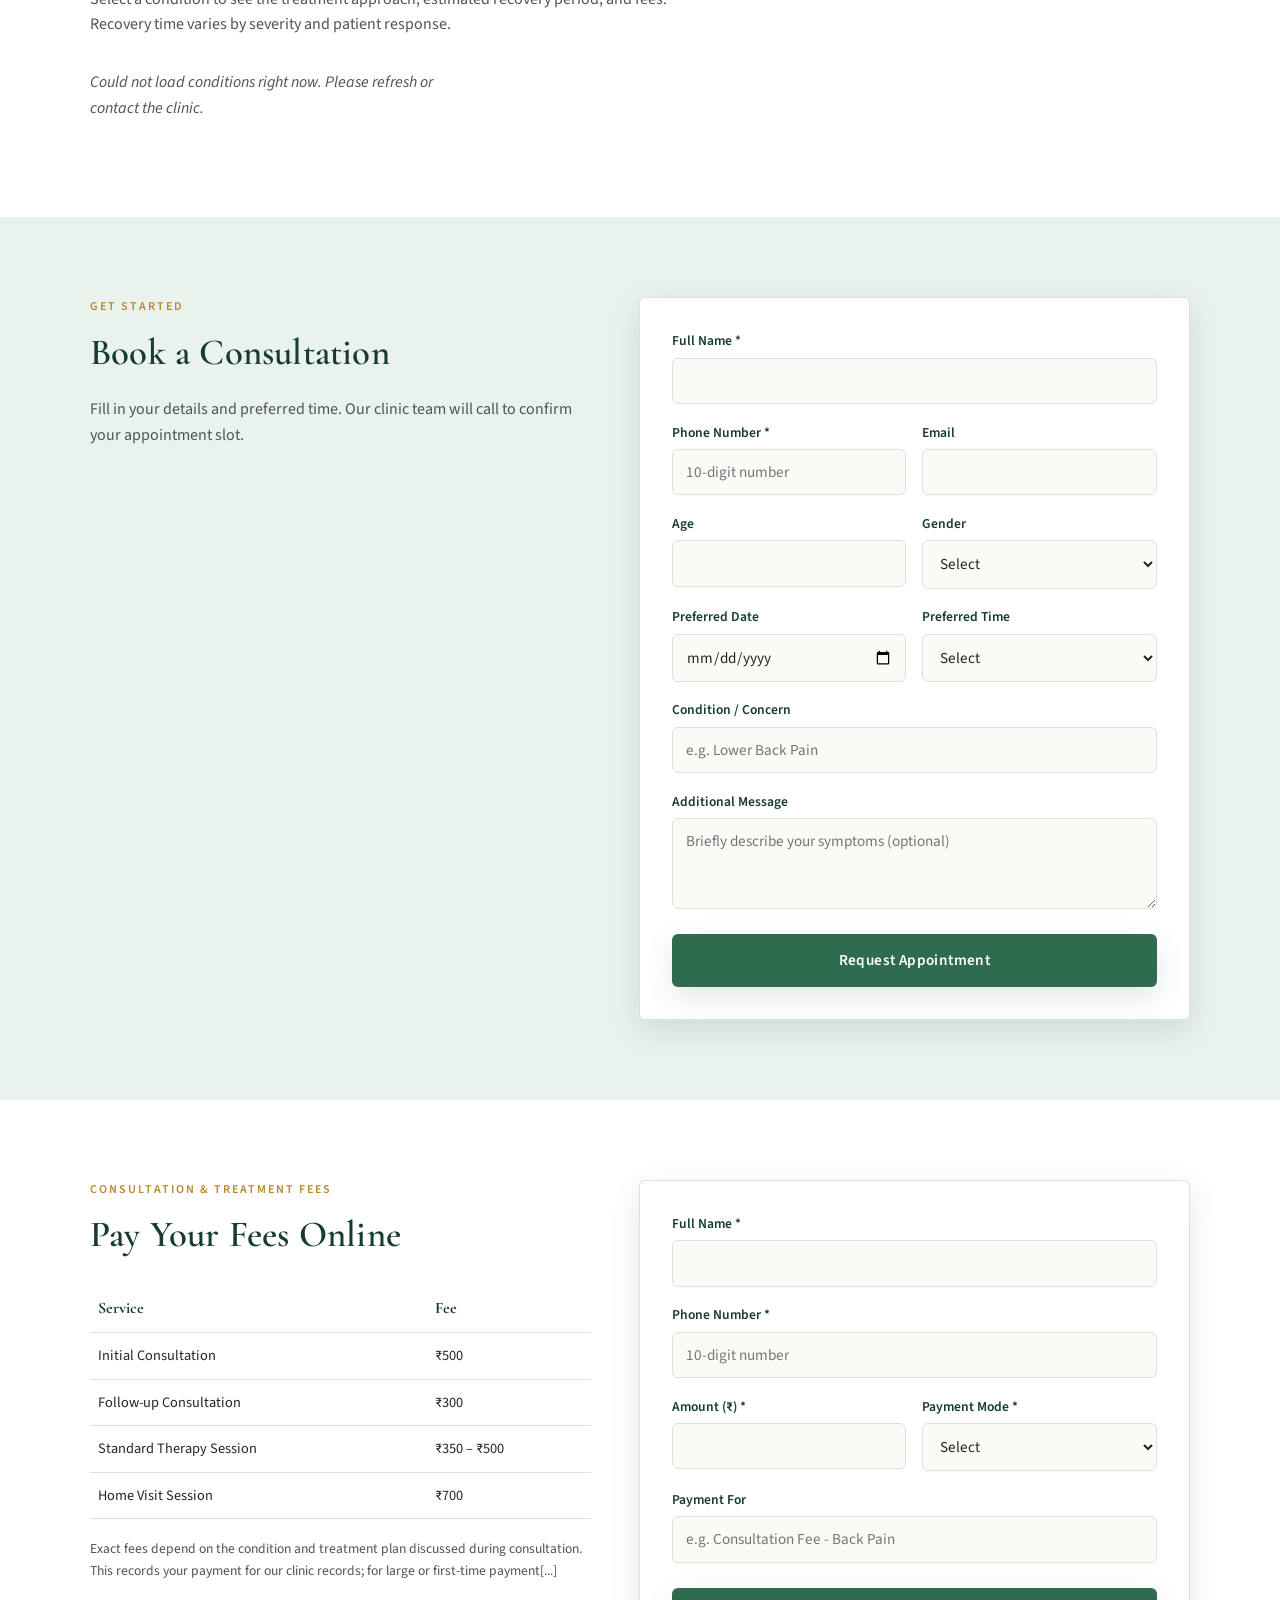
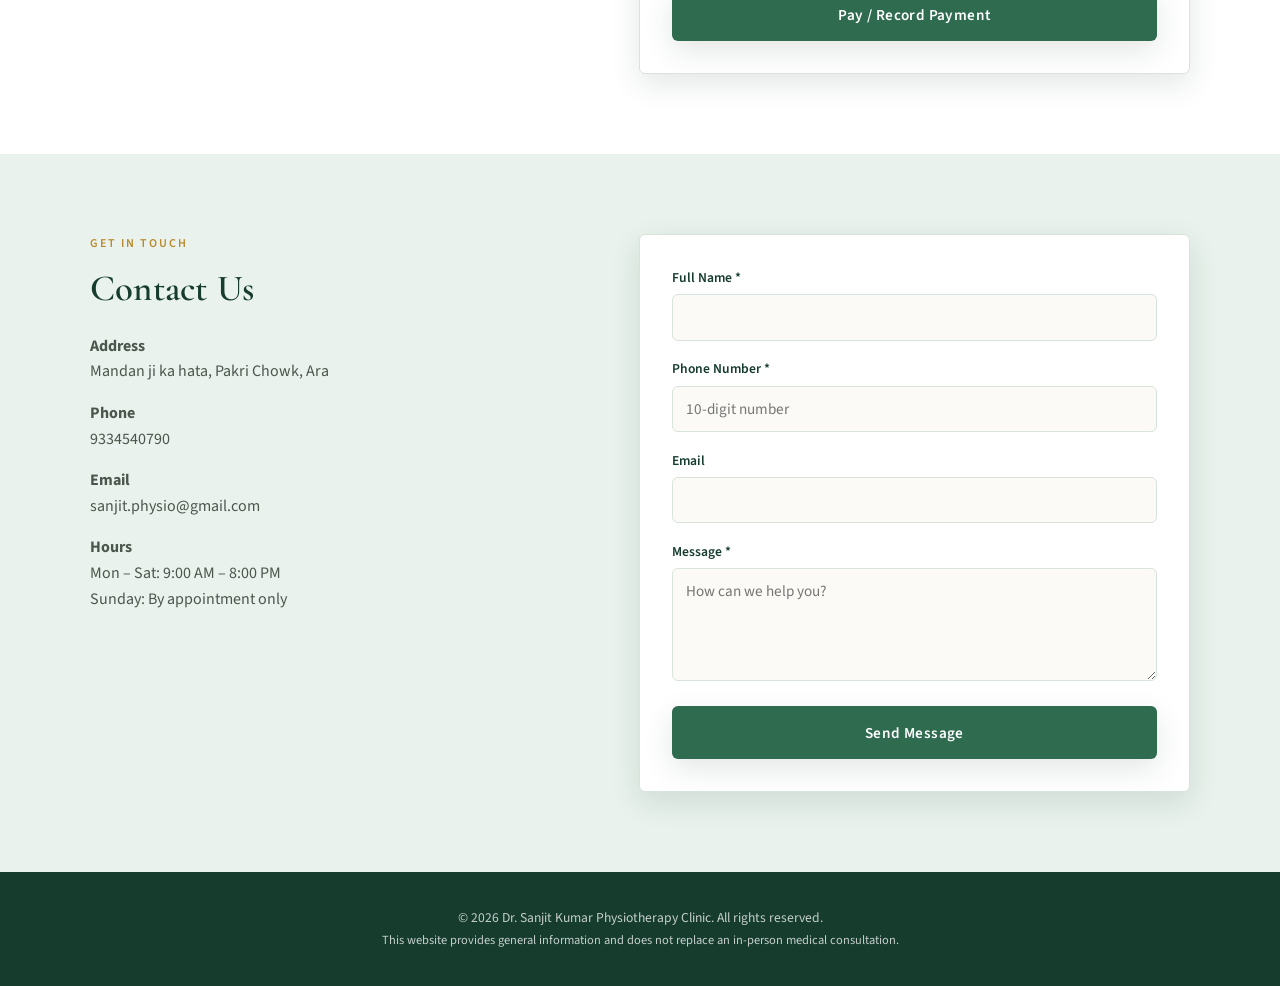
==== commit c8f4f6a2: "Add education and specialities: BPT (Kol.), Paralysis, Joint pain, Polio rehabilitation" ====
--- a/physio-clinic/physio-clinic/backend/src/main/resources/static/clinic.html
+++ b/physio-clinic/physio-clinic/backend/src/main/resources/static/clinic.html
@@ -49,7 +49,8 @@
       </div>
       <div class="about-card">
         <h3>Dr. Sanjit Kumar</h3>
-        <p class="about-card-role">M.P.T (Orthopedics), Registered Physiotherapist</p>
+        <p class="about-card-role">BPT (Kol.) · M.P.T (Orthopedics), Registered Physiotherapist</p>
+        <p><strong>Specialities</strong><br/>Paralysis rehabilitation, Joint pain management, Polio rehabilitation</p>
         <hr/>
         <p><strong>Clinic Hours</strong><br/>Mon – Sat: 9:00 AM – 8:00 PM<br/>Sunday: By appointment only</p>
         <p><strong>Address</strong><br/>Mandan ji ka hata, Pakri Chowk, Ara</p>
